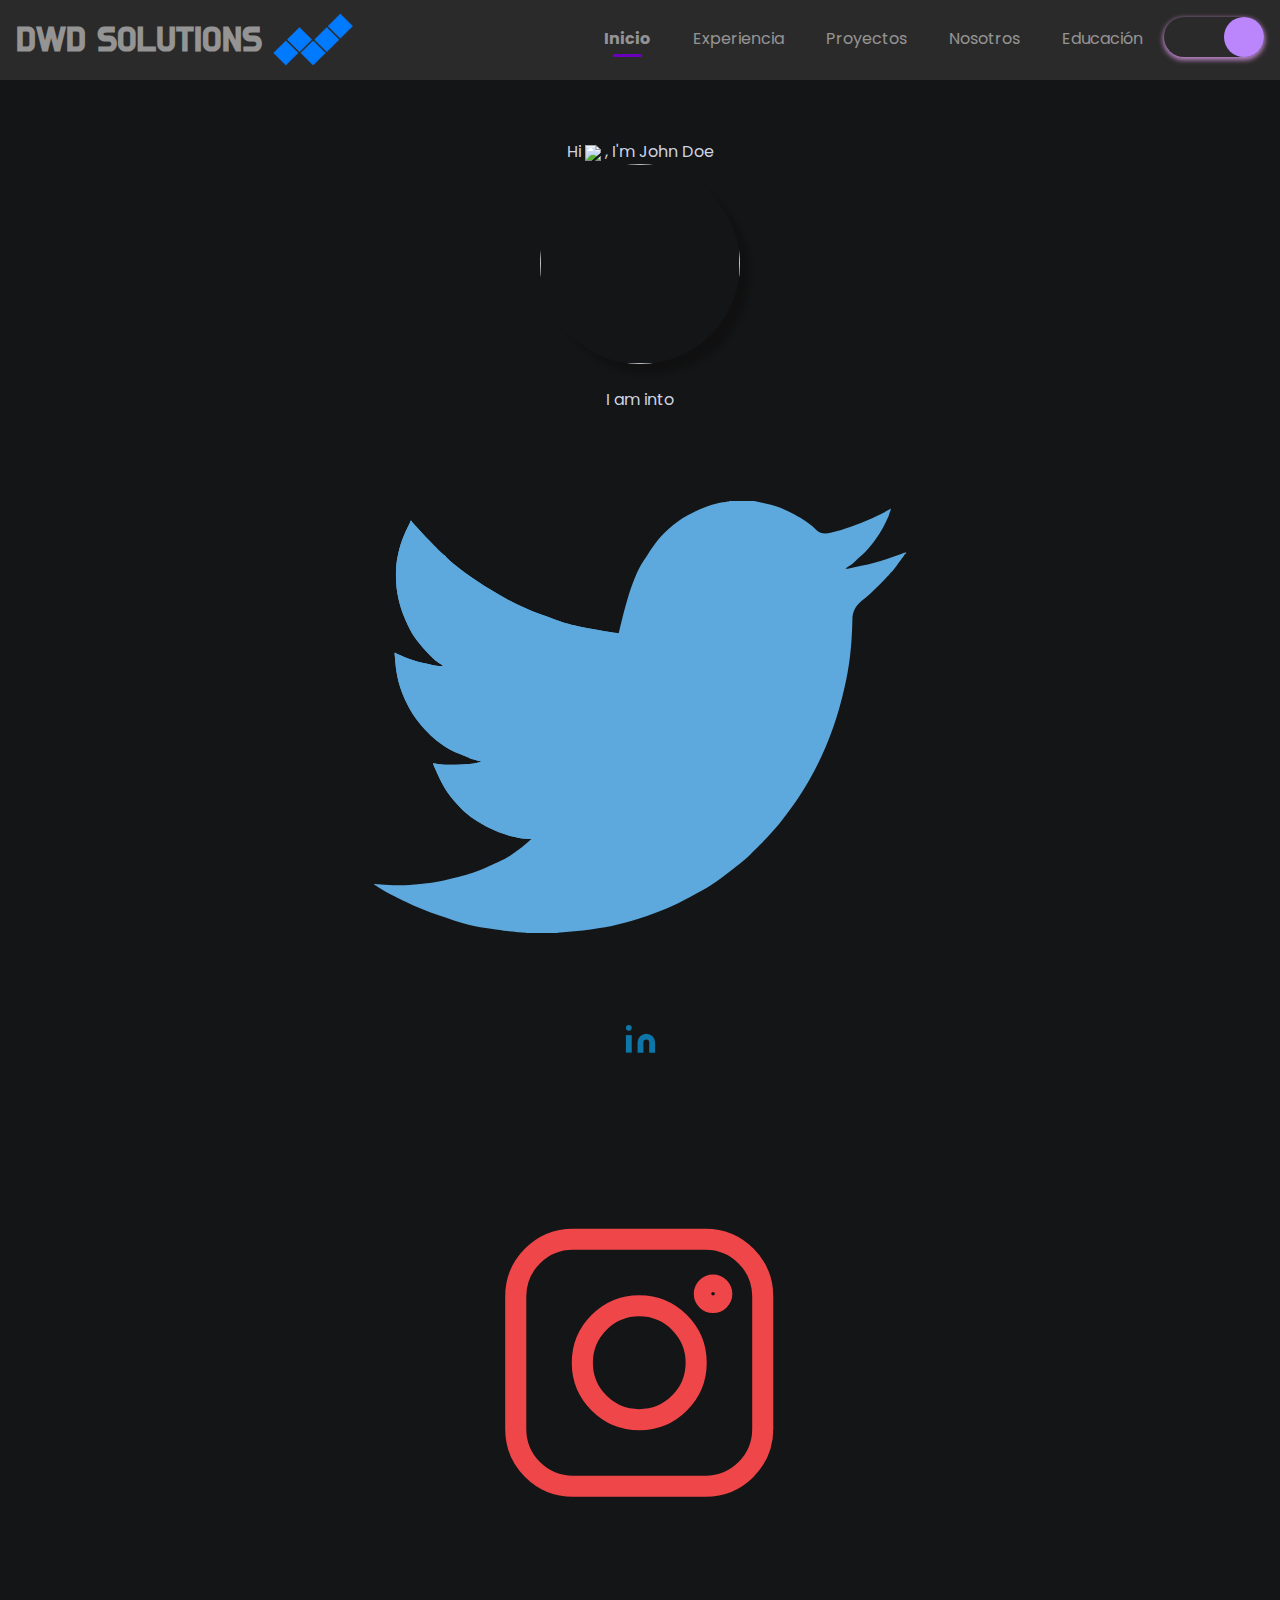
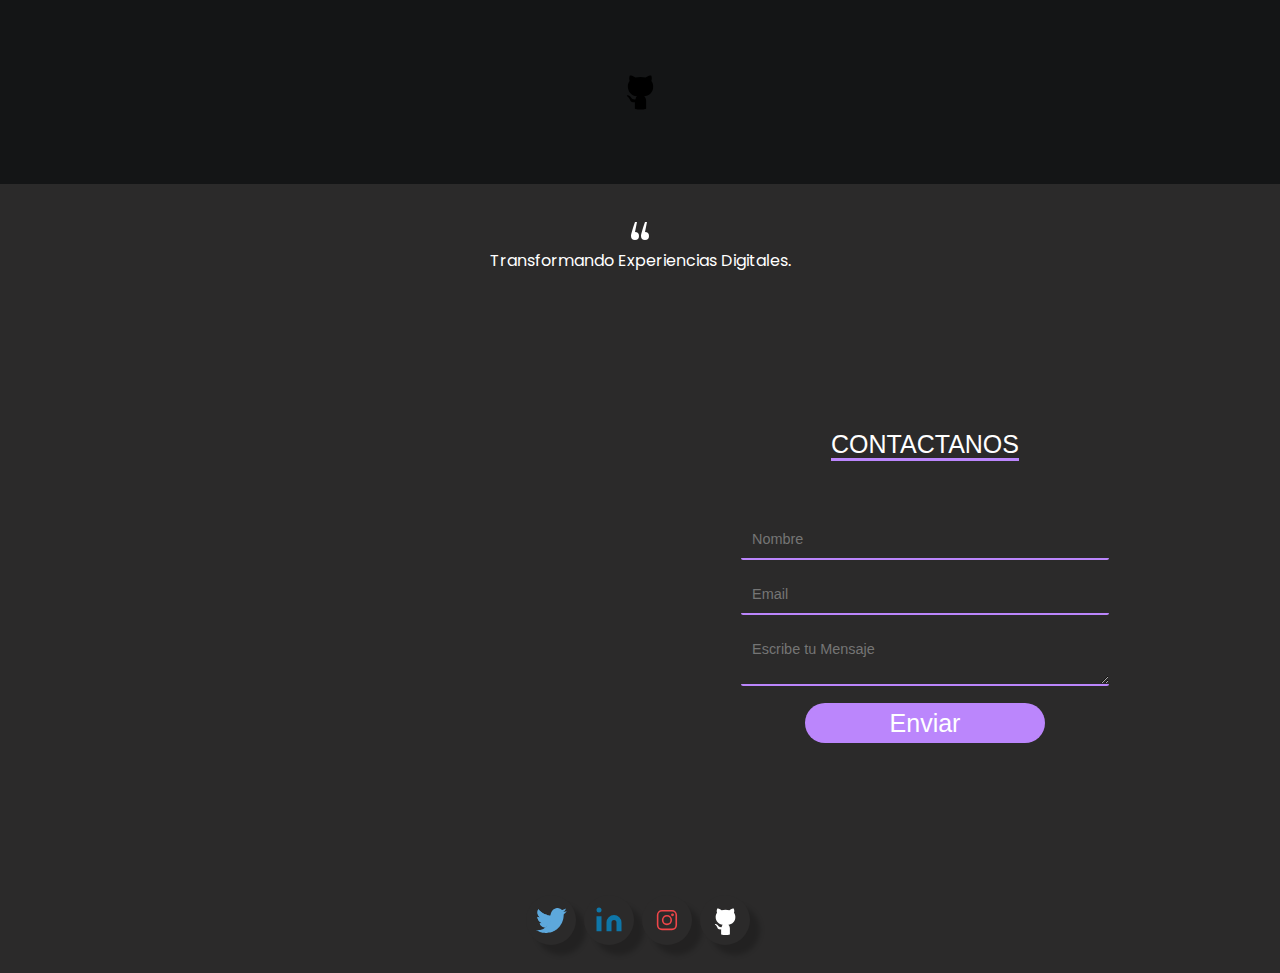
==== index.html @ 29eb5f41 "Modified Home, Navbar & Footer" ====
<!DOCTYPE html>
<html lang="en" light-mode="dark">

<head>
    <title>DWD Solutions | Home</title>
    <meta charset="UTF-8">
    <meta name="viewport" content="width=device-width, initial-scale=1.0">
    <meta name="keywords" content="free portfolio template,portfolio template, portfolio website template, open source, open sourcing, contributing to open source" />
    <meta name="description" content="This project serves free and beautiful portfolio template for everyone. Anyone can showcase their work including moocs, education, projects, experience,etc. to the world." />
    <!-- Robot.txt -->
    <meta name="robots" content="index,follow" />
    <meta name="Googlebot" content="index,follow" />
    <meta name="AdsBot-Google" content="index,follow" />
    <meta property="og:site_name" content="https://portfolio.smaranjitghose.codes/">
    <meta property="og:title" content="John Doe | Home">
    <meta property="og:description" content="This project serves free and beautiful portfolio template for everyone. Anyone can showcase their work including moocs, education, projects, experience,etc. to the world.">
    <meta property="og:type" content="website">
    <meta property="og:url" content="https://portfolio.smaranjitghose.codes/">
    <meta name="twitter:card" content="summary">
    <meta name="twitter:site" content="https://portfolio.smaranjitghose.codes/">
    <meta name="application-name" content="John Doe | Home" />
    <meta name="apple-mobile-web-app-title" content="John Doe | Home" />
    <meta name="summary" content="An open source project aimed at providing free and beautiful templates to everyone for building their portfolio websites and showcase their work to the world." />
    <!--For Dark/Light mode Toggle-->
    <script src="https://code.iconify.design/1/1.0.4/iconify.min.js"></script>
    <!--Import Google Icon Font-->
    <link rel="stylesheet" href="https://maxcdn.bootstrapcdn.com/bootstrap/4.5.0/css/bootstrap.min.css" />
    <link href="https://fonts.googleapis.com/css2?family=Poppins:wght@200;300&display=swap" rel="stylesheet">
    <link href="https://fonts.googleapis.com/css2?family=Do+Hyeon&display=swap" rel="stylesheet">
    <script src='https://kit.fontawesome.com/a076d05399.js'></script>
    <link rel="stylesheet" href="assets/css/preloader.css">
    <link rel="stylesheet" href="assets/css/home.css">
    <link rel="stylesheet" href="assets/css/style.css">
    <!-- Favicon -->
    <link id='favicon' rel="shortcut icon" href="assets/images/favicon.png" type="image/x-png">
    <!-- Font awesome icons -->
    <link rel="stylesheet" href="https://cdnjs.cloudflare.com/ajax/libs/font-awesome/5.15.1/css/all.min.css" integrity="sha512-+4zCK9k+qNFUR5X+cKL9EIR+ZOhtIloNl9GIKS57V1MyNsYpYcUrUeQc9vNfzsWfV28IaLL3i96P9sdNyeRssA==" crossorigin="anonymous" />
    <link rel="stylesheet" href="https://cdn.jsdelivr.net/gh/jpswalsh/academicons@1/css/academicons.min.css">
    <script defer src="./assets/js/dynamicTitle.js"></script>
    <!-- Global site tag (gtag.js) - Google Analytics -->
    <script async src="https://www.googletagmanager.com/gtag/js?id=G-M11CMZ12Q"></script>
    <script>
        window.dataLayer = window.dataLayer || [];
        function gtag(){dataLayer.push(arguments);}
        gtag('js', new Date());

        gtag('config', 'G-M11CMZ12Q');
    </script>
</head>

<body class="no-scroll-preload">
    <!-- loader -->
    <div class="loader-container">
        <div class="atom">
            <div class="electron"></div>
            <div class="electron-alpha"></div>
            <div class="electron-omega"></div>
        </div>
    </div>

    <!--Dynamic Nav Bar-->

    <!--Particles effect-->
    <div id="home">
        <section class="center">
            <div id="particles-js"></div>
        </section>
    </div>
    <center>
        <!-- Home Section -->
        <div class="text col-sm-6" style="margin-top: 140px;">Hi <span class="wave"><img src="assets/images/Hand.gif" width="35px"></span>&nbsp;, I'm <span class="header">John Doe</span>
            <div class="center">
                <div>
                    <img src="assets/images/dp_male.svg" alt="" class="rounded-circle" height="200" width="200">
                </div>
                <br/>
                <span style="display: inline;">I am into <span class="animated-text"
                    data-words="Designing, UI/UX, Cloud Computing, Web Development, Open Source, Mentoring"></span>
                </span>
                <div>
                    <div class="social-icons">

                        <a class="socialicon twitter" href="" target="_blank" rel="author">
                            <!-- SVG code for twitter icon -->
                            <svg class="twitter-icon" version="1.1" id="Layer_1" xmlns="http://www.w3.org/2000/svg" xmlns:xlink="http://www.w3.org/1999/xlink" x="0px" y="0px" viewBox="0 0 500 500" enable-background="new 0 0 500 500" xml:space="preserve">
                                <!-- bird body -->
                                <path id="body" fill="#5DA8DC" d="M142.9,364.1c-1.6,1-3,1.7-4,2.3c-3,1.5-7.9,3.8-14.9,6.9c-7,3.1-14.7,5.7-23.1,7.9
                                                c-8.4,2.2-15.6,3.8-21.8,4.7c-6.2,0.9-12.2,1.5-18.1,1.8s-11.4,0.3-16.7,0c-5.2-0.3-8.5-0.5-9.6-0.6l-1.8-0.2l-0.4-0.1l-0.4-0.1v0.8
                                                h0.2l0.1,0.1l0.1,0.1l0.1,0.1l0.1,0.1l0.1,0.1H33l0.4,0.2l0.4,0.2l0.1,0.1l0.1,0.1l0.1,0.1l0.1,0.1l3.6,2.2c2.4,1.5,4.5,2.6,6.4,3.6
                                                s6.6,3.3,14.1,7.1c7.6,3.7,16.6,7.4,27.2,11.1s18.6,6.2,24,7.4c5.4,1.3,12.8,2.6,22.2,3.9s14.9,2.1,16.3,2.2
                                                c1.5,0.1,3.3,0.3,5.5,0.4l3.3,0.2v0.2h25.6v-0.2l14-1.3c9.3-0.9,17.6-2.1,25-3.3c7.3-1.3,14.9-3.1,22.8-5.5
                                                c7.9-2.4,15.3-4.9,22.4-7.7c7.1-2.8,13.7-5.7,19.7-9c6.1-3.2,11.3-6,15.6-8.5c4.3-2.5,9.1-5.6,14.2-9.3c5.2-3.7,10-7.5,14.6-11.2
                                                s7.1-5.9,7.7-6.4c0.6-0.6,4-4,10.2-10.2c6.2-6.3,11.3-11.9,15.4-16.8c4-5,8-10.3,12-15.9c3.9-5.6,8.3-12.5,13-20.6
                                                s9.2-17.3,13.5-27.5s8-20.7,11-31.5c3-10.7,5.2-20.4,6.7-28.9s2.4-16.5,3-23.8c0.5-7.3,0.8-13.9,0.9-19.7s2.5-10.8,7.4-14.8
                                                s9.9-8.5,15-13.7c5.1-5.1,7.9-8,8.3-8.7c0.5-0.7,0.9-1.1,1.1-1.2c0.3-0.1,2.1-2.3,5.3-6.7c3.3-4.4,5-6.6,5-6.7l0.1-0.1l0.2-0.4
                                                l0.2-0.4l0.1-0.1l0.1-0.1l0.1-0.1l0.1-0.1l0.1-0.1l0.1-0.1l0.1-0.1l0.1-0.1l0.1-0.1l0.1-0.1l0.2-0.1l0.2-0.1V115l-1,0.3l-0.8,0.1
                                                l-0.4,0.2l-0.4,0.2l-0.4,0.2l-0.4,0.2l-0.6,0.2l-1.2,0.4l-10.6,3.6c-6.7,2.2-13.7,4.1-21,5.7l-11,2.4h-1.9l0.1-0.1l0.1-0.1l0.1-0.1
                                                l0.1-0.1l0.1-0.1l0.1-0.1l0.1-0.1l0.1-0.1l0.4-0.2l0.4-0.2l0.1-0.1l0.1-0.1l0.1-0.1l0.1-0.1l0.4-0.2l0.4-0.2l1.9-1.3
                                                c1.3-0.9,2.4-1.8,3.3-2.8s2.8-2.7,5.6-5.1c2.8-2.4,6-6,9.5-10.7s6.5-9.4,8.8-14s3.6-7.2,3.7-7.9c0.1-0.6,0.3-1.2,0.4-1.6l0.2-0.6
                                                l0.2-0.4l0.2-0.4l0.2-0.6l0.2-0.6l0.1-0.6l0.1-0.6l-0.4,0.1l-0.4,0.1l-0.1,0.1l-0.1,0.1l-0.1,0.1l-0.1,0.1l-0.4,0.2l-0.4,0.2
                                                l-0.4,0.2l-0.4,0.2l-0.1,0.1c-0.1,0.1-0.8,0.4-1.9,1.2c-1.2,0.7-4.7,2.4-10.5,5s-11.6,5-17.5,7.1s-11.4,3.7-16.5,4.9
                                                s-8.8,0.5-11.3-1.9c-2.4-2.4-5.2-4.7-8.3-6.9c-3.1-2.2-6.5-4.3-10.4-6.4c-3.8-2.1-7.7-3.9-11.8-5.5c-4-1.6-8.6-2.9-13.5-3.8
                                                l-7.4-1.5h-20.5v0.1c0,0.1-1.7,0.4-5.1,0.9s-7.6,1.6-12.6,3.3c-5,1.7-10.4,4.2-16.3,7.4c-5.9,3.3-11.1,7-15.7,11.2
                                                s-8.3,8.3-11.2,12.2c-2.9,3.9-5.2,7.4-7,10.5C221.5,163.3,231.3,307,142.9,364.1z" />

                                <!-- wing1 -->
                                <path id="wing1" fill="#5DA8DC" d="M233.2,181.5c-5-0.5-12.4-1.7-22.2-3.6c-9.8-1.8-16.8-3.3-20.8-4.5s-11.1-3.7-21.2-7.4
                                                c-10.1-3.8-19.5-8-28.3-12.8c-8.8-4.7-16.8-9.5-24-14.4s-13.1-9.1-17.5-12.8c-4.5-3.7-7.1-6-7.9-7s-1.5-1.6-1.9-1.8
                                                c-0.5-0.2-3.2-2.7-8-7.6s-9.1-9.2-12.6-13.2l-5.3-5.9l-0.1-0.1l-0.1-0.1L63.1,90l-0.2-0.4l-0.1-0.1l-0.1-0.1l-0.1-0.1l-0.1-0.1
                                                l-0.1-0.1L62.3,89l-0.1-0.1l0,0.1l-0.1,0.1L62,89.2l0,0.1l-0.1,0.1L61.7,90l-0.2,0.6L57.9,98c-2.2,5-3.9,9.7-5.1,14.1
                                                c-1.2,4.5-1.9,8.5-2.4,12c-0.4,3.5-0.5,7.8-0.4,12.8s0.7,10,1.8,15.1c1,5.1,2.6,10.2,4.6,15.2c2.1,5.1,4,9.2,5.8,12.5
                                                c1.8,3.2,3.9,6.4,6.3,9.2c2.4,2.9,4.7,5.6,7.1,8.3s4.6,4.7,6.7,6.4c2.2,1.6,3.3,2.5,3.4,2.5l0.1,0.1l0.4,0.2l0.4,0.2l0.1,0.1
                                                l0.1,0.1l0.1,0.1L87,207l0.4,0.2l0.4,0.2l0.1,0.1l0.1,0.1l0.1,0.1l0.1,0.1l0.1,0.1l0.1,0.1l0.1,0.1l0.1,0.1H85l-1.8-0.2
                                                c-1.2-0.1-4.8-0.9-10.8-2.2s-11.1-2.9-15.1-4.7l-6.1-2.8l-0.4-0.2l-0.4-0.2l-0.4-0.2l-0.4-0.2l-0.4-0.1l-0.4-0.1l0.7,8.3
                                                c0.4,5.5,1.4,11,2.8,16.3c1.5,5.4,3.6,11,6.5,16.9s6.2,11.1,9.8,15.5c3.7,4.5,7,8.1,10.1,11c3.1,2.8,6.3,5.4,9.8,7.8
                                                c3.4,2.4,8,4.8,13.8,7.3s9.3,3.9,10.6,4.3c1.3,0.4,2.2,0.6,2.8,0.8l0.8,0.2l0.8,0.2l0.8,0.2l0.8,0.2l0.8,0.2l-0.1,0.1l-0.1,0.1
                                                l-0.1,0.1l-0.1,0.1l-1,0.2l-1,0.2l-0.8,0.2c-0.5,0.1-1.9,0.4-4.3,0.8s-6.6,0.6-12.8,0.8c-6.2,0.1-10.7,0-13.5-0.4l-4.3-0.6L81,288
                                                l-0.6-0.1l0.1,0.4l0.1,0.4l0.2,0.6l0.2,0.6l3.2,7.2c2.2,4.8,4.4,9,6.7,12.7c2.3,3.7,5.1,7.2,8.3,10.7c3.2,3.5,5.8,6.2,7.9,8
                                                c2.1,1.9,5.3,4.3,9.9,7.2c4.6,2.9,9.3,5.4,14.1,7.4c4.9,2.1,9.4,3.7,13.5,4.7c4.2,1,7.3,1.6,9.2,1.8c1.9,0.1,4,0.3,6.1,0.4l3.1,0.2
                                                c117.9-117.9,82.9-167.7,82.9-167.7l-2.8-0.1C241.6,182.3,238.2,181.9,233.2,181.5z" />
                                <!-- wing2 -->
                                <path id="wing2" fill="#5DA8DC" d="M233.2,181.5c-5-0.5-12.4-1.7-22.2-3.6c-9.8-1.8-16.8-3.3-20.8-4.5s-11.1-3.7-21.2-7.4
                                                c-10.1-3.8-19.5-8-28.3-12.8c-8.8-4.7-16.8-9.5-24-14.4s-13.1-9.1-17.5-12.8c-4.5-3.7-7.1-6-7.9-7s-1.5-1.6-1.9-1.8
                                                c-0.5-0.2-3.2-2.7-8-7.6s-9.1-9.2-12.6-13.2l-5.3-5.9l-0.1-0.1l-0.1-0.1L63.1,90l-0.2-0.4l-0.1-0.1l-0.1-0.1l-0.1-0.1l-0.1-0.1
                                                l-0.1-0.1L62.3,89l-0.1-0.1l0,0.1l-0.1,0.1L62,89.2l0,0.1l-0.1,0.1L61.7,90l-0.2,0.6L57.9,98c-2.2,5-3.9,9.7-5.1,14.1
                                                c-1.2,4.5-1.9,8.5-2.4,12c-0.4,3.5-0.5,7.8-0.4,12.8s0.7,10,1.8,15.1c1,5.1,2.6,10.2,4.6,15.2c2.1,5.1,4,9.2,5.8,12.5
                                                c1.8,3.2,3.9,6.4,6.3,9.2c2.4,2.9,4.7,5.6,7.1,8.3s4.6,4.7,6.7,6.4c2.2,1.6,3.3,2.5,3.4,2.5l0.1,0.1l0.4,0.2l0.4,0.2l0.1,0.1
                                                l0.1,0.1l0.1,0.1L87,207l0.4,0.2l0.4,0.2l0.1,0.1l0.1,0.1l0.1,0.1l0.1,0.1l0.1,0.1l0.1,0.1l0.1,0.1l0.1,0.1H85l-1.8-0.2
                                                c-1.2-0.1-4.8-0.9-10.8-2.2s-11.1-2.9-15.1-4.7l-6.1-2.8l-0.4-0.2l-0.4-0.2l-0.4-0.2l-0.4-0.2l-0.4-0.1l-0.4-0.1l0.7,8.3
                                                c0.4,5.5,1.4,11,2.8,16.3c1.5,5.4,3.6,11,6.5,16.9s6.2,11.1,9.8,15.5c3.7,4.5,7,8.1,10.1,11c3.1,2.8,6.3,5.4,9.8,7.8
                                                c3.4,2.4,8,4.8,13.8,7.3s9.3,3.9,10.6,4.3c1.3,0.4,2.2,0.6,2.8,0.8l0.8,0.2l0.8,0.2l0.8,0.2l0.8,0.2l0.8,0.2l-0.1,0.1l-0.1,0.1
                                                l-0.1,0.1l-0.1,0.1l-1,0.2l-1,0.2l-0.8,0.2c-0.5,0.1-1.9,0.4-4.3,0.8s-6.6,0.6-12.8,0.8c-6.2,0.1-10.7,0-13.5-0.4l-4.3-0.6L81,288
                                                l-0.6-0.1l0.1,0.4l0.1,0.4l0.2,0.6l0.2,0.6l3.2,7.2c2.2,4.8,4.4,9,6.7,12.7c2.3,3.7,5.1,7.2,8.3,10.7c3.2,3.5,5.8,6.2,7.9,8
                                                c2.1,1.9,5.3,4.3,9.9,7.2c4.6,2.9,9.3,5.4,14.1,7.4c4.9,2.1,9.4,3.7,13.5,4.7c4.2,1,7.3,1.6,9.2,1.8c1.9,0.1,4,0.3,6.1,0.4l3.1,0.2
                                                c117.9-117.9,82.9-167.7,82.9-167.7l-2.8-0.1C241.6,182.3,238.2,181.9,233.2,181.5z" />
                            </svg>
                        </a>

                        <a class="socialicon linkedin" href="" target="_blank" rel="author">
                            <svg class="linkedin-icon" xmlns="http://www.w3.org/2000/svg" width="35" viewBox="0 0 24 24" fill="#0e76a8" stroke-width="1" stroke-linecap="round" stroke-linejoin="round" class="feather feather-linkedin">
                                <path d="M16 8a6 6 0 0 1 6 6v7h-4v-7a2 2 0 0 0-2-2 2 2 0 0 0-2 2v7h-4v-7a6 6 0 0 1 6-6z"></path>
                                <rect x="2" y="9" width="4" height="12"></rect>
                                <circle cx="4" cy="4" r="2"></circle>
                            </svg>
                        </a>

                        <a class="socialicon instagram" href="" target="_blank" rel="author">
                            <!-- svg code for instagram icon -->
                            <svg class="instagram-icon" x="0px" y="0px" viewBox="0 0 202.5 202.5" style="enable-background:new 0 0 202.5 202.5;">
                                <circle id="littleCircle" class="st0" cx="101" cy="101.5" r="18.9" />
                                <circle id="shutter" class="st0" cx="101" cy="101.5" r="8" />
                                <circle id="lens" class="st0" cx="125.5" cy="78.6" r="2.9" />
                                <path id="camera" class="st0" d="M79,60.5h44c10.5,0,19,8.5,19,19v44c0,10.5-8.5,19-19,19H79c-10.5,0-19-8.5-19-19v-44
                                                                                                        C60,69,68.5,60.5,79,60.5z" />
                            </svg>
                        </a>

                        <a class="socialicon github" href="" target="_blank" rel="author">
                            <!-- SVG code for Github icon -->
                            <svg class="github-icon" width="45px" height="45px" viewBox="0 0 300 300">
                                <!-- body -->
                                <path id="body" d="M112.5,234.4v43.1c24.5,7.5,50.5,7.5,75,0V225c-0.4-11.1-4.9-21.6-12.7-29.6c30-3.4,59.5-23.5,59.5-64.1
                                                            c0.9-13.9-3.3-27.7-11.8-38.7c4.1-11.6,3.7-24.4-1.3-35.7c0,0-11.2-3.7-37.5,13.8c-22.1-6.1-45.3-6.1-67.4,0
                                                            C90.6,53.3,78.9,56.8,78.9,56.8c-5,11.3-5.4,24.1-1.3,35.7c-8.5,11.1-12.7,24.8-11.9,38.7c0.2,33.8,26.4,61.8,60.2,64.1
                                                            c-5,4.7-8.1,11.1-8.6,18" />
                                <!-- arm                             -->
                                <path id="arm" d="M125.2,213.4c-13.9,7.8-31.5,2.8-39.3-11.2c-4.3-7.7-12-12.8-20.7-13.8c-11.2,0-4.6,6.4,0,9.4
                                                            c6,5.1,10.8,11.5,13.8,18.8c2.9,7.4,7.7,24.1,41.5,17.8" />
                            </svg>
                        </a>
                    </div>
                </div>
            </div>
        </div>
    </center>

    <br><br><br>
    <!-- Dynamic footer section -->
    <script src="https://code.jquery.com/jquery-3.5.1.min.js" integrity="sha256-9/aliU8dGd2tb6OSsuzixeV4y/faTqgFtohetphbbj0=" crossorigin="anonymous"></script>

    <!-- Google Analytics -->
    <script async src="https://www.googletagmanager.com/gtag/js?id=G-G6D61F5TL4"></script>
    <!-- Fetching our Google Tag Manager -->

    <!--JavaScript at end of body for optimized loading-->
    <script src="assets/js/app.js"></script>
    <script src="https://cdnjs.cloudflare.com/ajax/libs/popper.js/1.12.9/umd/popper.min.js" integrity="sha384-ApNbgh9B+Y1QKtv3Rn7W3mgPxhU9K/ScQsAP7hUibX39j7fakFPskvXusvfa0b4Q" crossorigin="anonymous"></script>
    <script src="https://maxcdn.bootstrapcdn.com/bootstrap/4.0.0/js/bootstrap.min.js" integrity="sha384-JZR6Spejh4U02d8jOt6vLEHfe/JQGiRRSQQxSfFWpi1MquVdAyjUar5+76PVCmYl" crossorigin="anonymous"></script>
    <script src='https://cdnjs.cloudflare.com/ajax/libs/particles.js/2.0.0/particles.min.js'></script>
    <script src="assets/js/particle.js"></script>

</body>

</html>
---- assets/css/style.css ----
@font-face {
  font-family: "Agustina";
  src: url(../fonts/Agustina.woff);
}


/*CSS variable declaration for light/dark mode*/

html[data-theme="light"] {
  --bg-mybtn: red;
  --bg-nav: black;
  --bg-nav-img: black;
  --bg-footer: #DDE1EC;
  --bg: #ffffff;
  --text: #191919;
  --text-color: #6c757d;
  --col-icon: black;
  --col-bd-radius: rgb(2, 2, 2);
  --col-box-shadow: #000000 2px 2px 4px, #4D4D4D -2px -2px 4px;
  --col-box-shadow-hover: inset #8a7373 2px 2px 4px, inset #4D4D4D -2px -2px 4px;
  --col-bd-icon: transparent;
  --bg-icon: #fff;
  --col-icon-twitter: #1da1f2;
  --col-icon-dribbble: #ea4c89;
  --col-icon-linkedin: #0e76a8;
  --col-icon-kaggle: #41aff3;
  --col-icon-github: #24292e;
  --col-icon-instagram: rgb(201, 94, 174);
  --col-icon-mail: rgb(209, 82, 82);
  --col-icon-google-scholar: #3cba54;
  --col-icon-codeforces: rgb(19, 145, 184);
  --col-icon-leetcode: rgb(255, 181, 62);
  --shadow-col: rgba(0, 0, 0, 0.3);
}

html[data-theme="dark"] {
  --bg-mybtn: rgb(230, 109, 129);
  --bg-nav: #6617cb;
  --bg-nav-img: linear-gradient(315deg, #6617cb 0%, #882463 74%);
  --bg-footer: linear-gradient(315deg, #6617cb 0%, #882463 74%);
  --bg: #191919;
  --text: #ffffff;
  --text-color: #fff;
  --bg-txt-img: linear-gradient(315deg, #d5adc8 0%, #ff8489 74%);
  --txt-fill: transparent;
  --col-icon: white;
  --col-bd-radius: black;
  --col-bd-icon: transparent;
  --col-box-shadow: 5px 5px 10px rgba(22, 21, 21, 0.7), -5px -5px 10px rgba(255, 255, 255, 0.1);
  --col-box-shadow-hover: inset rgba(255, 255, 255, 1) 2px 2px 4px, inset rgba(255, 255, 255, 0.5) -2px -2px 4px;
  --col-icon-twitter: #1da1f2;
  --col-icon-dribbble: #ea4c89;
  --col-icon-linkedin: #0e76a8;
  --col-icon-kaggle: #41aff3;
  --col-icon-github: #24292e;
  --col-icon-instagram: rgb(201, 94, 174);
  --col-icon-mail: rgb(209, 82, 82);
  --col-icon-google-scholar: #3cba54;
  --col-icon-codeforces: rgb(19, 145, 184);
  --col-icon-leetcode: rgb(255, 181, 62);
  --col-white: #fff;
}


/*
---------------------------
      SCROLLBAR
---------------------------
*/

::-webkit-scrollbar {
  width: 16px;
}

::-webkit-scrollbar-track {
  -webkit-box-shadow: inset 0 0 6px #bb86fc;
  border-radius: 2px;
  background: #f1f1f1;
}

::-webkit-scrollbar-thumb {
  border-radius: 2px;
  max-height: 10px;
  -webkit-box-shadow: inset 0 0 6px #bb86fc;
  background: #bb86fc;
  transition: 0.3s;
}

::-webkit-scrollbar-thumb:hover {
  background: #ca9eff;

}

/* Custom Scrollbar for Mozilla Firefox*/
html{
  overflow-y: visible;
  scrollbar-color: #ca9eff #f1f1f1;
  scrollbar-width: auto;
}

body {
  height: 100vh;
  margin: 0;
  overflow-x: hidden;
  color: var(--text);
  font-family: "Poppins", sans-serif;
  background-color: var(--bg);
}
.text-center heading1 exp-head {
  color: white;
}


/* Scroll to Top button */

#btnScrollToTop {
  width: 50px;
  height: 50px;
  background-color: #bb86fc;
  color: #fff;
  margin: 8px;
  border: none;
  border-radius: 50%;
  box-shadow: 2px 5px 5px rgba(0, 0, 0, 0.3);
  text-decoration: none;
  position: fixed;
  outline: none;
  bottom: 10px;
  right: 10px;
  animation: up 1.5s infinite;
  -webkit-animation: up 1.5s infinite;
}


/*
---------------------------------------
 SCROLL TO TOP BUTTON MICROANIMATION
---------------------------------------
*/

@keyframes up {
  0% {
      transform: translate(0);
  }
  20% {
      transform: translateY(-15px);
  }
  40% {
      transform: translate(0);
  }
}

@-webkit-keyframes up {
  0% {
      transform: translate(0);
  }
  20% {
      transform: translateY(-15px);
  }
  40% {
      transform: translate(0);
  }
}


/* smooth scrolling to top */

html {
  scroll-behavior: smooth;
}


/*
------------------------------------
   HAMBURGER ANIMATION
------------------------------------
*/

.hamburger_wrapper {
  float: right;
}

.hamburger {
  width: 2.5em;
  height: 2em;
  font-size: 11px;
  cursor: pointer;
  position: relative;
}

.first,
.second,
.third {
  position: absolute;
  background-color: rgba(0, 0, 0, 0.85);
  height: .45em;
  width: 100%;
  float: left;
  border-radius: 2px;
  transition: all .35s ease-in-out;
}

.first {
  top: 0px;
}

.is-active .first {
  transform-origin: .167em .33em;
  transform: rotate(45deg) translate(0.167em, -0.25em);
}

.second {
  top: 50%;
  margin-top: -.25em;
}

.is-active .second {
  opacity: 0;
  transform: translateX(8em)
}

.third {
  bottom: 0px;
  transform-origin: .25em -0.33em;
}

.is-active .third {
  transform: rotate(-45deg) translate(-0.167em, 0.083em);
}

.navbar-brand {
  font-family: "Do Hyeon", sans-serif;
  font-size: 35px;
  font-weight: bold;
}

.navbar {
  color: #000000;
  background-color: #fff;
  z-index: 2;
  box-shadow: 0 2px 2px rgb(230, 230, 230);
}

/* Dark Mode toggle switch button */
.dark_toggler {
  -webkit-appearance: none;
  position: relative;
  cursor: pointer;
  width: 100px;
  height: 40px;
  background-image: url(https://i.postimg.cc/857jHw2q/Screenshot-2020-04-16-at-1-07-06-PM.png);
  background-size: cover;
  border-radius: 50px;
  outline: none;
  transition: background-image 0.9s;
  box-shadow: 0px 2px 5px 1px gray;
}

.dark_toggler:before {
  content: "";
  position: absolute;
  top: 0;
  left: 0;
  height: 40px;
  width: 40px;
  background-color: navy;
  border-radius: 50px;
  transition: all 0.9s;
  background-color: #f7ca33;
}

.dark_toggler:checked {
  background-image: url(https://i.postimg.cc/Hn0nstVK/Screenshot-2020-04-16-at-1-07-19-PM.png);
  transition: background-image 0.9s;
  box-shadow: 0px 2px 5px 1px rgb(187, 134, 201);
}

.dark_toggler:checked:before {
  transform: translate(150%);
  transition: all 0.9s;
  background-color: #bb86fc;
}
/* end of dark mode toggle switch button */

html {
  background-color: #f6f6f6;
  transition: background-color .3s;
}

html[light-mode="dark"] {
  background-color: #141516;
  color: #ced4e2;
}

.dark-theme {
  background-color: #2b2a2A;
  transition: background-color .3s;
  box-shadow: 0 0 0;
}

.dark-theme .navbar-nav .nav-link,
.dark-theme .navbar-brand {
  color: rgba(255, 255, 255, 0.5);
}

.dark-theme .nav-link:hover{
color: #ffffff !important;
}

.dark-theme .first,
.dark-theme .second,
.dark-theme .third {
  background-color: rgba(255, 255, 255, 0.5);
}
.dsc{
   box-shadow:   2px 5px 5px 0px rgb(130 216 251),
   inset -2px -5px 5px 0px rgb(130 216 251);
   background: #1f1d1d;
}
/*
-------------------------------------
  SIDEBAR SVG ANIMATION
--------------------------------------
*/

.bike {
  margin-top: 30px;
  display: block;
}

#right-wheel,
#left-wheel {
  animation: wheel 3s linear infinite;
  transform-origin: center;
  transform-box: fill-box;
}

#man-bike {
  animation: bikes 1s ease-in-out infinite alternate;
  transform-origin: bottom;
}

#hat {
  animation: hat 1s ease-in-out infinite alternate;
  transform-origin: center;
  transform-box: fill-box;
}

@keyframes wheel {
  from {
      transform: rotateZ(0deg);
  }
  to {
      transform: rotateZ(360deg);
  }
}

@keyframes bikes {
  from {
      transform: rotateX(0deg);
  }
  to {
      transform: rotateX(12deg);
  }
}

@keyframes hat {
  from {
      transform: translateY(0%) rotateZ(0deg);
  }
  to {
      transform: translateY(10%) rotateZ(20deg);
  }
}


/*
-------------------------------------
  NAV BAR HIGHLIGHTING
--------------------------------------
*/

@media only screen and (min-width: 1024px) {
  .current-link {
      font-weight: bolder;
      position: relative;
      z-index: 1;
      text-align: center;
  }
  .current-link:after {
      content: "";
      position: absolute;
      left: 34%;
      margin-left: auto;
      margin-right: auto;
      bottom: 0;
      width: 32%;
      border-bottom: 3px solid #6a00bb;
  }

  .nav-item-hover::after {
      content: "";
      display: block;
      margin-left: auto;
      margin-right: auto;
      height: 0.15em;
      bottom: 0;
      width: 0%;
      background-color: #6a00bb;
      transition: all ease-in-out 280ms;
  }

  .nav-item:hover::after {
      width: 50%;

  }

  li.nav-item {
      text-align: center;
  }
  a.nav-link {
      padding: 6px 21px !important;
  }

  /* Hide svg on laptop screens to prevent overlap between sidebar and navbar */
  .bike {
      display: none;
  }
}

/* navbar hover for light mode */
html[light-mode="light"] .nav-link{
  color: #000000 !important;
}
html[light-mode="light"] .nav-link:hover{
  color: 	rgb(106, 0, 187) !important;
}
html[light-mode="light"] .navbar-brand:hover{
  color: #007bff !important;
}

@media (min-width: 992px) {
  .navbar-expand-lg .navbar-nav {
      align-items: center;
  }
}


/**Navbar burger animations**/

.navbar-toggler {
  position: relative;
  display: flex;
  justify-content: center;
  align-items: center;
  cursor: pointer;
  transition: all .2s ease-in-out;
  border-color: white;
  border: none;
  outline: none;
  padding: 0;
  margin: 1.25rem 1rem;
}

.line {
  fill: none;
  stroke: black;
  stroke-width: 6;
  transition: stroke-dasharray 600ms cubic-bezier(0.4, 0, 0.2, 1), stroke-dashoffset 600ms cubic-bezier(0.4, 0, 0.2, 1);
  width: 50px;
}

.line1 {
  stroke-dasharray: 60 207;
  stroke-width: 6;
}

.line2 {
  stroke-dasharray: 60 60;
  stroke-width: 6;
}

.line3 {
  stroke-dasharray: 60 207;
  stroke-width: 6;
}

.open .line1 {
  stroke-dasharray: 90 207;
  stroke-dashoffset: -134;
  stroke-width: 6;
}

.open .line2 {
  stroke-dasharray: 1 60;
  stroke-dashoffset: -30;
  stroke-width: 6;
}

.open .line3 {
  stroke-dasharray: 90 207;
  stroke-dashoffset: -134;
  stroke-width: 6;
}


/*
------------------------
  FOOTER SECTION
------------------------
*/


/* Also have a look at the scroll to top button if changing footer's height (below upArrow in app.js) */

.footer {
  padding-top: 10px;
  font-family: "Poppins", sans-serif;
  background-color: #121212;
}

.tag {
  font-family: "Poppins", sans-serif;
  font: size 20px;
  line-height: 26px;
  text-align: center;
  color: #fff;
  height: 78px;
  margin: 5px auto 0px;
  display: block;
  box-sizing: border-box;
}

.svg-inline--fa {
  vertical-align: -0.200em;
}

.rounded-social-buttons .social-button {
  display: inline-block;
  cursor: pointer;
  width: 3.125rem;
  height: 3.125rem;
  border: 0.125rem solid transparent;
  padding: 0;
  text-decoration: none;
  text-align: center;
  color: #fefefe;
  font-size: 1.5625rem;
  font-weight: normal;
  line-height: 2em;
  border-radius: 1.6875rem;
  transition: all 0.5s ease;
  margin-right: 0.25rem;
  margin-bottom: 0.25rem;
}


/********
Rotate Transition in foote Soical Icon
*********/

.rounded-social-buttons .social-button:hover,
.rounded-social-buttons .social-button:focus {
  transition: background-color 0.3s, var(--trans-props);
}


/*
------------------------------
 TWITTER MICROANIMATION
-------------------------------
*/

.twitter:hover #wing1 {
  transform-origin: center;
  animation: flap 0.4s ease-out infinite alternate;
}

.twitter:hover #wing2 {
  transform-origin: center;
  animation: flap 0.4s ease-in infinite alternate;
}

@keyframes flap {
  50% {
      transform: scaleX(-1) rotate(-45deg) translate(-40px, -40px);
  }
}


/*
-----------------------------
 LINKEDIN MICROANIMATION
-----------------------------
*/

.linkedin:hover .linkedin-icon-footer>rect {
  animation: rect-up 0.3s linear infinite;
}

@keyframes rect-up {
  50% {
      y: 10px;
      height: 11px;
  }
  0% {
      y: 13px;
      height: 8px;
  }
}

.linkedin:hover .linkedin-icon-footer>circle {
  animation: bounce 0.4s linear infinite;
}

@keyframes bounce {
  75% {
      cy: 8px;
  }
  50% {
      cy: 4px
  }
  0% {
      cy: 4px
  }
}


/*
-----------------------------
 INSTAGRAM MICROANIMATION
-----------------------------
*/

.st0 {
  fill: none;
  stroke: #EF4649;
  stroke-width: 7;
  stroke-linecap: round;
  stroke-miterlimit: 10;
}

.instagram-icon-footer:hover #littleCircle {
  stroke-dasharray: 150;
}

.instagram #shutter {
  display: none;
}

.instagram-icon-footer:hover #shutter {
  display: block;
  animation: shutter 1s linear infinite;
}

.instagram-icon-footer:hover #lens {
  fill: #EF4649;
  animation: lens 1.5s linear infinite;
}

@keyframes shutter {
  0%,
  50% {
      stroke-dashoffset: 150;
  }
  75% {
      fill: #EF4649;
      stroke-dashoffset: 0;
      stroke-width: 11;
  }
}

@keyframes lens {
  0%,
  75% {
      opacity: 0;
  }
  100% {
      opacity: 1;
  }
}


/*
-----------------------------
 GITHUB MICROANIMATION
-----------------------------
*/

.github:hover #arm {
  transform-origin: bottom right;
  animation: moveArm 1s infinite alternate;
}

@keyframes moveArm {
  0% {
      transform: rotate(10deg);
  }
  100% {
      transform: rotate(-10deg);
  }
}


/* twitter SVG micro animation */

.twitter-icon-footer {
  margin-bottom: 6px;
  width: 35px;
}


/* linkedin SVG micro animation */

.linkedin-icon-footer {
  margin-bottom: 8px;
  width: 30px;
}


/* instagram SVG micro animation */

.instagram-icon-footer {
  width: 70px;
  padding-right: 24px;
  padding-bottom: 8px;
}


/* github SVG Micro animation */

.github-icon-footer {
  margin-bottom: 8px;
  width: 35px;
}


/*
----------------------------------------
 HOVER EFFECT ON SOCIAL MEDIA ICONS
----------------------------------------
*/

.rounded-social-buttons .social-button.twitter {
  background: #2b2a2A;
  box-shadow: 10px 10px 5px rgb(0 0 0 / 20%);
}

.rounded-social-buttons .social-button.twitter:hover,
.rounded-social-buttons .social-button.twitter:focus {
  color: #000;
  background: #2b2a2A;
}

.rounded-social-buttons .social-button.linkedin {
  background: #2b2a2A;
  box-shadow: 10px 10px 5px rgb(0 0 0 / 20%);
}

.rounded-social-buttons .social-button.linkedin:hover,
.rounded-social-buttons .social-button.linkedin:focus {
  color: #000;
  background: #2b2a2A;
}

.rounded-social-buttons .social-button.instagram {
  background: #2b2a2A;
  box-shadow: 10px 10px 5px rgb(0 0 0 / 20%);
}

.rounded-social-buttons .social-button.instagram:hover,
.rounded-social-buttons .social-button.instagram:focus {
  color: #000;
  background: #2b2a2A;
}

.rounded-social-buttons .social-button.github {
  fill: #ffff;
  background: #2b2a2A;
  box-shadow: 10px 10px 5px rgb(0 0 0 / 20%);
}

.rounded-social-buttons .social-button.github:hover,
.rounded-social-buttons .social-button.github:focus {
  color: #000000;
  background: #2b2a2A;
}


/************
Contact Form In Footer
*************/

.display {
  height: auto;
  width: auto;
  text-align: left;
  color: #fff;
  display: inline;
  font-size: 25px;
  font-weight: 200;
  line-height: 22px;
  border-bottom: 3px solid #bb86fc;
}

.form-header {
  text-align: center;
  margin-bottom: 4rem;
}

form {
  margin: 15px auto;
  color: #000;
}


/*
-------------------
 Footer Form
--------------------
*/

.form-style-6 {
  font: 95% Arial, Helvetica, sans-serif;
  max-width: 400px;
  margin: 10px auto;
  padding: 16px;
  border-radius: 2px;
}

.form-style-6 h1 {
  background: #bb86fc;
  font-size: 140%;
  font-weight: 300;
  text-align: center;
  color: #fff;
  margin: -16px -16px 16px -16px;
}

.form-style-6 input[type="text"],
.form-style-6 input[type="date"],
.form-style-6 input[type="datetime"],
.form-style-6 input[type="email"],
.form-style-6 input[type="number"],
.form-style-6 input[type="search"],
.form-style-6 input[type="time"],
.form-style-6 input[type="url"],
.form-style-6 textarea,
.form-style-6 select {
  -webkit-transition: all 0.30s ease-in-out;
  -moz-transition: all 0.30s ease-in-out;
  -ms-transition: all 0.30s ease-in-out;
  -o-transition: all 0.30s ease-in-out;
  outline: none;
  box-sizing: border-box;
  -webkit-box-sizing: border-box;
  -moz-box-sizing: border-box;
  width: 100%;
  background: transparent;
  margin-bottom: 4%;
  border: #000;
  border-bottom: 2px solid #bb86fc;
  padding: 3%;
  color: rgb(107, 105, 105);
  font: 95% Arial, Helvetica, sans-serif;
  border-radius: 2px;
}

.form-style-6 input[type="text"]:focus,
.form-style-6 input[type="date"]:focus,
.form-style-6 input[type="datetime"]:focus,
.form-style-6 input[type="email"]:focus,
.form-style-6 input[type="number"]:focus,
.form-style-6 input[type="search"]:focus,
.form-style-6 input[type="time"]:focus,
.form-style-6 input[type="url"]:focus,
.form-style-6 textarea:focus,
.form-style-6 select:focus {
  box-shadow: 0 0 5px #bb86fc;
  padding: 3%;
  border: 1px solid #bb86fc;
  border-radius: 2px;
}

.form-style-6 input[type="submit"],
.form-style-6 input[type="button"] {
  box-sizing: border-box;
  -webkit-box-sizing: border-box;
  -moz-box-sizing: border-box;
  width: 100%;
  margin-top: 2rem;
  padding: 3%;
  background: #bb86fc;
  border-bottom: 2px solid #bb86fc;
  border-radius: 23px;
  border-top-style: none;
  border-right-style: none;
  border-left-style: none;
  color: #fff;
  font-size: 20px;
}

.form-style-6 input[type="submit"]:hover,
.form-style-6 input[type="button"]:hover {
  background:#6a00bbd2;;

}

.form-comtainer {
  display: flex;
  align-items: center;
  justify-content: center;
  font-family: "Poppins", sans-serif;
}

.footer hr {
  background-color: rgb(37, 51, 46);
  height: 1.5px;
}


/* to make the navbar open full screen on mobile */

@media (max-width: 768px) {
  .collapse navbar-collapse {
      display: flex;
      justify-content: center;
  }
  .footer {
      padding-top: 10px;
  }
  #navbar-content {
      margin-top: -200px;
      height: 120vh;
      text-align: center;
      transform: translateY(25%);
  }
  #btnScrollToTop {
      display: none;
  }
}

@media (max-width: 414px) {
  .collapse navbar-collapse {
      display: flex;
      justify-content: center;
  }
  #navbar-content {
      margin-top: -180px;
      height: 120vh;
      text-align: center;
      transform: translateY(25%);
  }
  #btnScrollToTop {
      display: none;
  }
}

@media (max-width: 375px) {
  .collapse navbar-collapse {
      display: flex;
      justify-content: center;
  }
  #navbar-content {
      margin-top: -180px;
      height: 120vh;
      text-align: center;
      transform: translateY(25%);
  }
  #btnScrollToTop {
      display: none;
  }
}

@media (max-width: 320px) {
  .collapse navbar-collapse {
      display: flex;
      justify-content: center;
  }
  #navbar-content {
      margin-top: -140px;
      height: 130vh;
      text-align: center;
      transform: translateY(25%);
  }
  .footer {
      margin-top: 6rem;
  }
  #btnScrollToTop {
      display: none;
  }
}


/* box shadow for profile picture */

.rounded-circle {
  box-shadow: 10px 10px 5px rgba(0, 0, 0, 0.2);
  -moz-box-shadow: 10px 10px 5px rgba(0, 0, 0, 0.2);
  -webkit-box-shadow: 10px 10px 5px rgba(0, 0, 0, 0.2);
  -khtml-box-shadow: 10px 10px 5px rgba(0, 0, 0, 0.2);
}
/*
----------------------------
Send button micro animation
----------------------------
*/

#main {
  position: relative;
  margin-left: 4rem;
  width: 270px;

}
 button{
width: 15rem;
height: 2.5rem;
outline: none;
}
#lnch :hover{
    cursor: pointer;
    outline: none;

}
#lnch {
  font-size: 25px;
  color: #fff;
  line-height: 1;
  /* padding: 20px 25px; */
  text-align: center;
  border-radius: 50px;
  border-style: none;
  transition: 0.5s ease background-color, 0.5s ease box-shadow;
  background: #bb86fc;
}
#lnch_btn {
  position: absolute;
  top: 0px;
  right: 0;
  font-size: 22px;
  line-height: 1;
  color: #fff;
 padding: 10px 50px;
  cursor: pointer;
  transition: 0.3s ease transform;
}
#lnch.launching {
  background-color: #f39c12;
  box-shadow: 0 10px 20px -6px #f39c12;
}
#lnch_btn.launching {
  transform: rotateZ(-90deg);
  animation: shake 0.3s ease 0.5s infinite;
}
@keyframes shake {
  10%,
  90% {
    transform: translate3d(-1px, 0, 0) rotateZ(-90deg);
  }
  20%,
  80% {
    transform: translate3d(1px, 0, 0) rotateZ(-90deg);
  }
  30%,
  50%,
  70% {
    transform: translate3d(-1px, 0, 0) rotateZ(-90deg);
  }
  40%,
  60% {
    transform: translate3d(1px, 0, 0) rotateZ(-90deg);
  }
}

#lnch.launched {
  background-color: #27ae60;
  box-shadow: 0 10px 20px -6px #27ae60;
}

#lnch_btn.launched {
  transform: rotateZ(-90deg);
  animation: moveUp 1s ease 0s forwards;
}
@keyframes moveUp {
  0% {
    margin-top: 0;
    transform: scale(1) rotateZ(-90deg);
  }
  100% {
    color: #ff1f5a;
    margin-top: -100px;
    transform: scale(0) rotateZ(-90deg);
  }
}
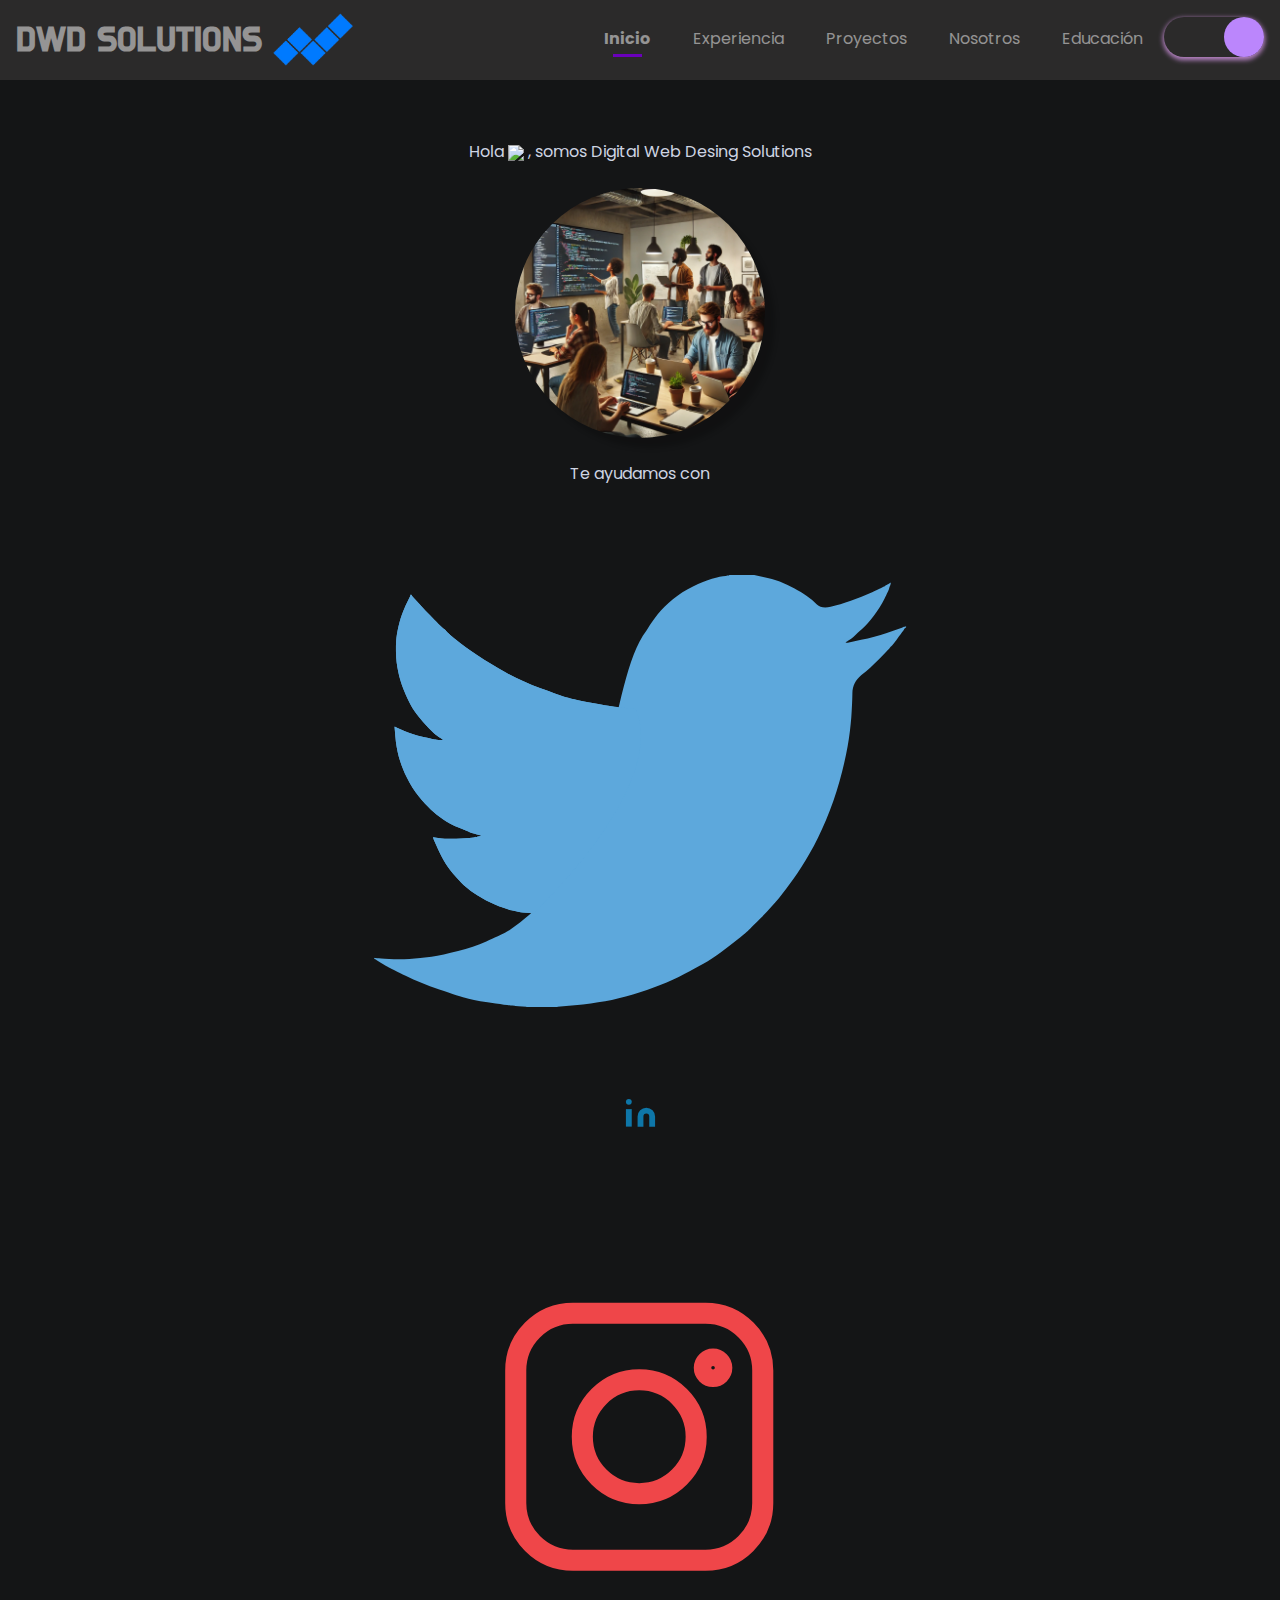
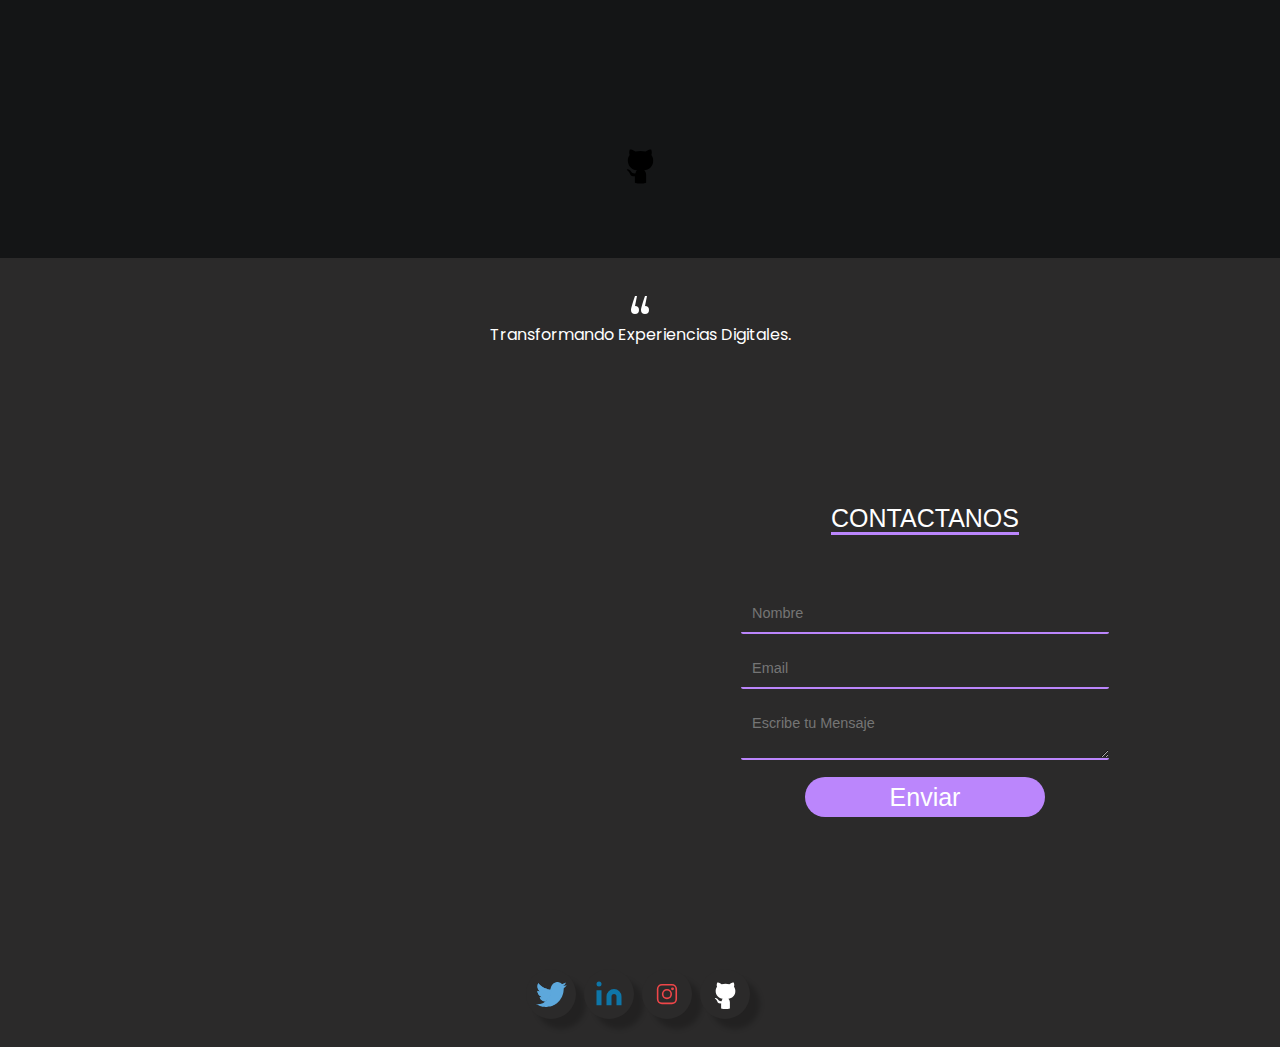
==== commit 32aea5f2: "Changed Home Page" ====
--- a/index.html
+++ b/index.html
@@ -12,14 +12,14 @@
     <meta name="Googlebot" content="index,follow" />
     <meta name="AdsBot-Google" content="index,follow" />
     <meta property="og:site_name" content="https://portfolio.smaranjitghose.codes/">
-    <meta property="og:title" content="John Doe | Home">
+    <meta property="og:title" content="DWD Solutions | Home">
     <meta property="og:description" content="This project serves free and beautiful portfolio template for everyone. Anyone can showcase their work including moocs, education, projects, experience,etc. to the world.">
     <meta property="og:type" content="website">
     <meta property="og:url" content="https://portfolio.smaranjitghose.codes/">
     <meta name="twitter:card" content="summary">
     <meta name="twitter:site" content="https://portfolio.smaranjitghose.codes/">
-    <meta name="application-name" content="John Doe | Home" />
-    <meta name="apple-mobile-web-app-title" content="John Doe | Home" />
+    <meta name="application-name" content="DWD Solutions | Home" />
+    <meta name="apple-mobile-web-app-title" content="DWD Solutions | Home" />
     <meta name="summary" content="An open source project aimed at providing free and beautiful templates to everyone for building their portfolio websites and showcase their work to the world." />
     <!--For Dark/Light mode Toggle-->
     <script src="https://code.iconify.design/1/1.0.4/iconify.min.js"></script>
@@ -68,14 +68,15 @@
     </div>
     <center>
         <!-- Home Section -->
-        <div class="text col-sm-6" style="margin-top: 140px;">Hi <span class="wave"><img src="assets/images/Hand.gif" width="35px"></span>&nbsp;, I'm <span class="header">John Doe</span>
+        <div class="text col-sm-6" style="margin-top: 140px;">Hola <span class="wave"><img src="assets/images/Hand.gif" width="35px"></span>&nbsp;, somos <span class="header">Digital Web Desing Solutions</span>
             <div class="center">
+                <br/>
                 <div>
-                    <img src="assets/images/dp_male.svg" alt="" class="rounded-circle" height="200" width="200">
+                    <img src="assets/images/imagen.webp" alt="" class="rounded-circle img-fluid" style="object-fit: cover; width: 250px; height: 250px;">
                 </div>
                 <br/>
-                <span style="display: inline;">I am into <span class="animated-text"
-                    data-words="Designing, UI/UX, Cloud Computing, Web Development, Open Source, Mentoring"></span>
+                <span style="display: inline;">Te ayudamos con <span class="animated-text"
+                    data-words="Desarrollo de Aplicaciones Web, Consultoría Tecnológica, Integración de Sistemas, Optimización de Procesos, Soporte y Mantenimiento, Análisis de Datos, UI/UX"></span>
                 </span>
                 <div>
                     <div class="social-icons">
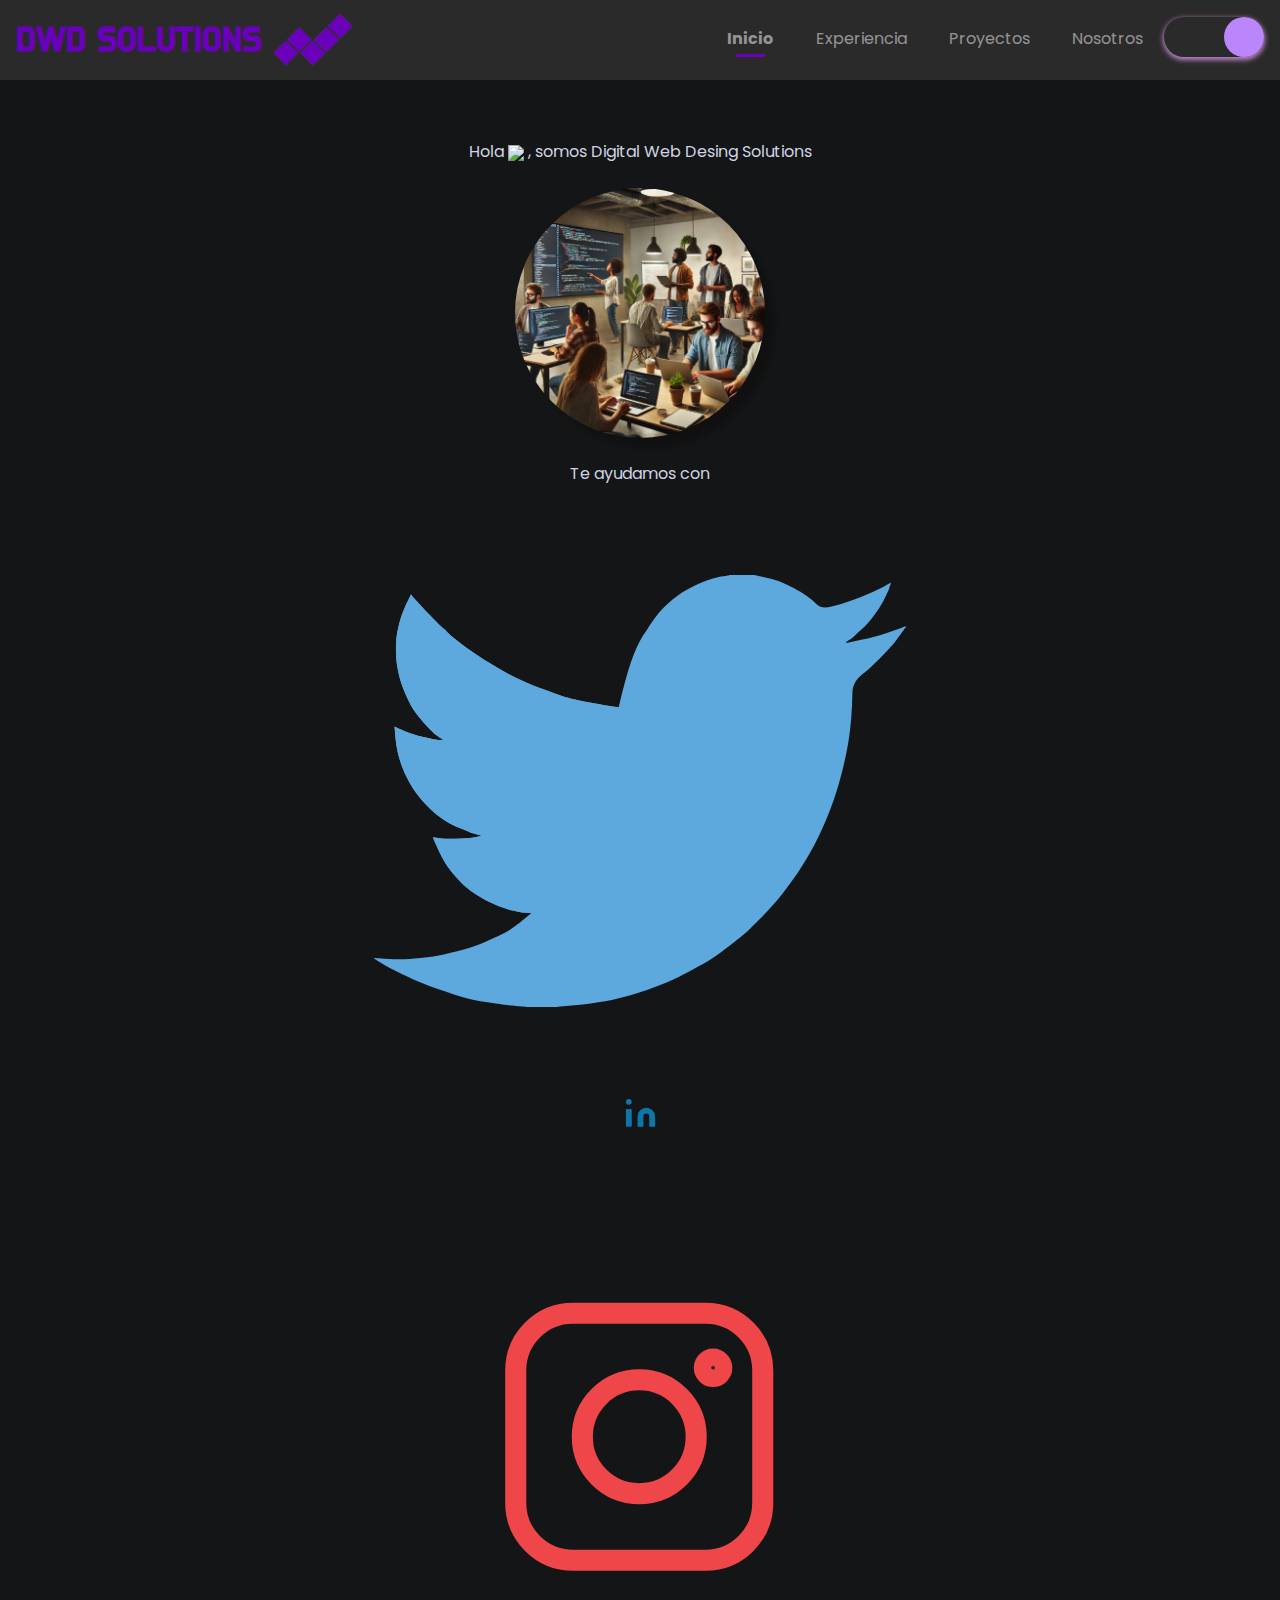
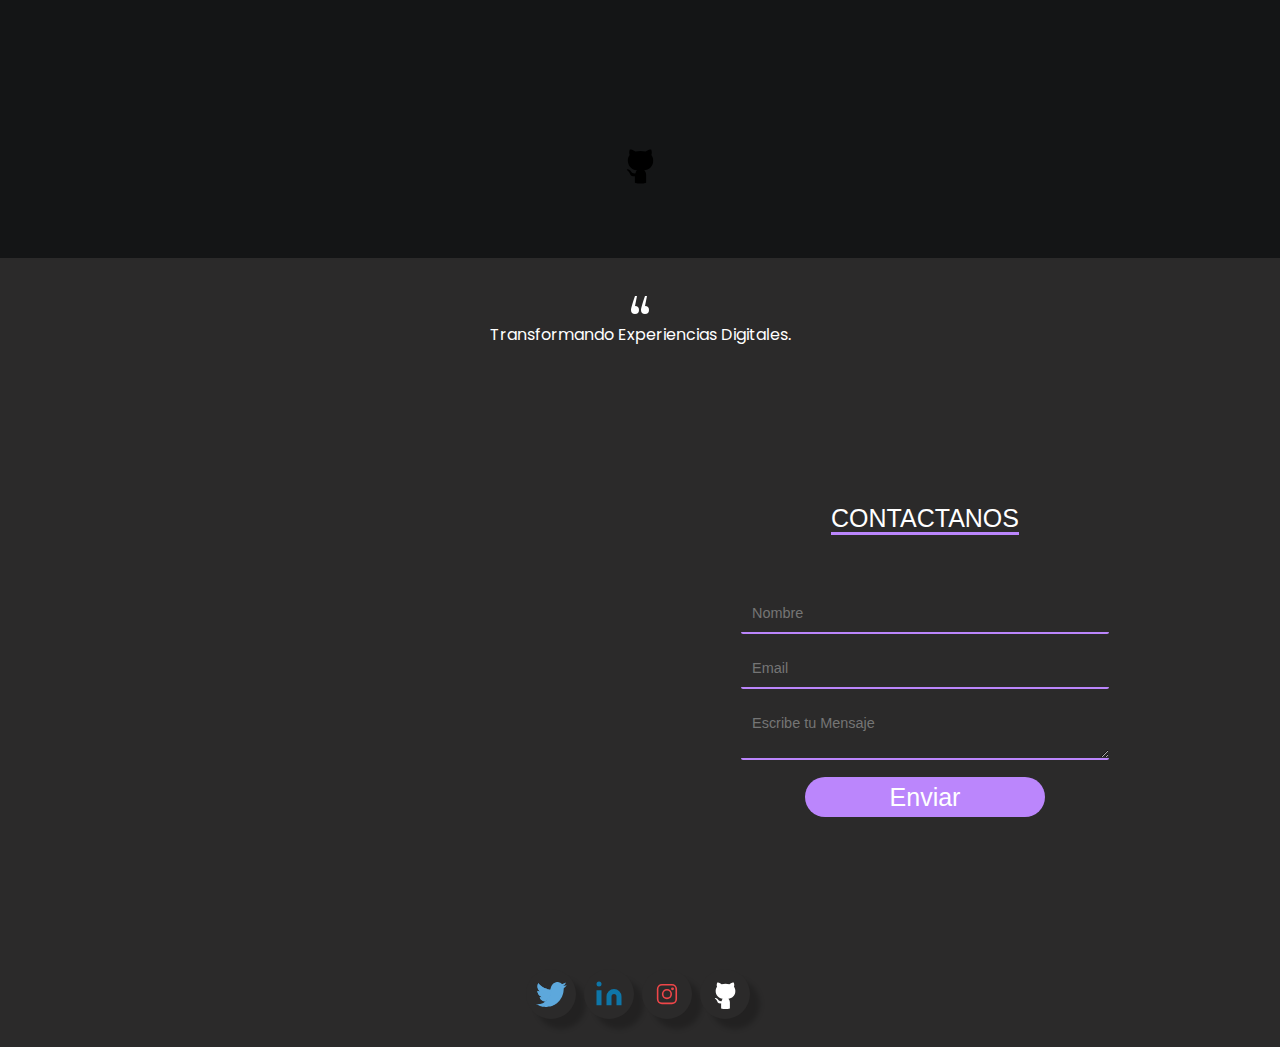
==== commit edf29a83: "Almost Done" ====
--- a/index.html
+++ b/index.html
@@ -72,7 +72,7 @@
             <div class="center">
                 <br/>
                 <div>
-                    <img src="assets/images/imagen.webp" alt="" class="rounded-circle img-fluid" style="object-fit: cover; width: 250px; height: 250px;">
+                    <img src="assets/images/imagen.webp" class="rounded-circle img-fluid" style="object-fit: cover; width: 250px; height: 250px;">
                 </div>
                 <br/>
                 <span style="display: inline;">Te ayudamos con <span class="animated-text"
--- a/assets/css/style.css
+++ b/assets/css/style.css
@@ -61,6 +61,27 @@
   --col-white: #fff;
 }
 
+/*
+---------------------------
+      MIO
+---------------------------
+*/
+
+.tarjeta {
+    text-align: center;
+}
+
+.tarjeta-nombre {
+    font-size: 20px;
+    font-weight: bold;
+}
+
+.mi-img {
+    margin-bottom: 20px;
+    object-fit: cover;
+    width: 200px;
+    height: 200px;
+}
 
 /*
 ---------------------------
@@ -436,7 +457,7 @@
   color: 	rgb(106, 0, 187) !important;
 }
 html[light-mode="light"] .navbar-brand:hover{
-  color: #007bff !important;
+  color: #6a00bb !important;
 }
 
 @media (min-width: 992px) {
